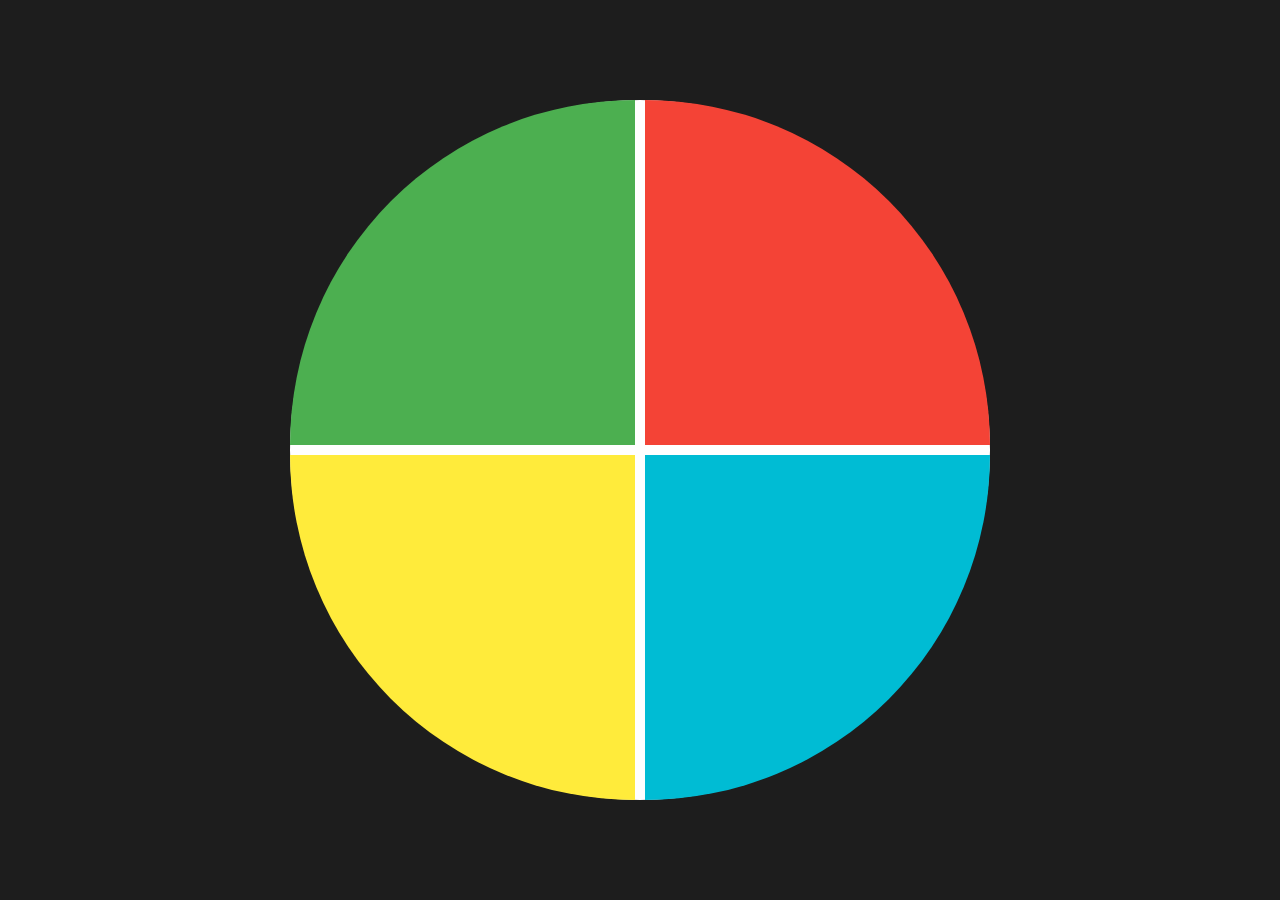
==== genius-jogo-memoria/index.html @ 5f7533db "Upload genius-jogo-memoria" ====
<!DOCTYPE html>
<html lang="pt-br">

<head>
    <meta charset="UTF-8">
    <meta http-equiv="X-UA-Compatible" content="IE=edge">
    <meta name="viewport" content="width=device-width, initial-scale=1.0">
    <link rel="stylesheet" href="css/index.css">
    <title>Genius - Jogo da Memória</title>
</head>

<body>
    <div class="principal">
        <div class="genius">
            <div class="azul"></div>
            <div class="amarelo"></div>
            <div class="vermelho"></div>
            <div class="verde"></div>
        </div>
    </div>
</body>
<script src="./script/index.js"></script>

</html>
---- genius-jogo-memoria/css/index.css ----
body {
    margin: 0;
    background-color: #1d1d1d;
}

.principal{
    width: 100vw;
    height: 100vh;
    display: flex;
    justify-content: center;
    align-items: center;
}

.genius {
    display:grid;
    grid-template-areas:
    'verde          vermelho'
    'amarelo        azul';
    grid-gap: 10px;
    background-color: #fff;
    border-radius: 100%;
    width: 700px;
    height: 700px;
}

.azul {
    grid-area: azul;
    background-color: #00bcd4;
    border-bottom-right-radius: 100%;
}

.vermelho {
    grid-area: vermelho;
    background-color: #f44336;
    border-top-right-radius: 100%;
}

.amarelo {
    grid-area: amarelo;
    background-color: #ffeb3b;
    border-bottom-left-radius: 100%;
}

.verde {
    grid-area: verde;
    background-color: #4caf50;
    border-top-left-radius: 100%;
}

.selecionada {
    opacity: 0.75;
}
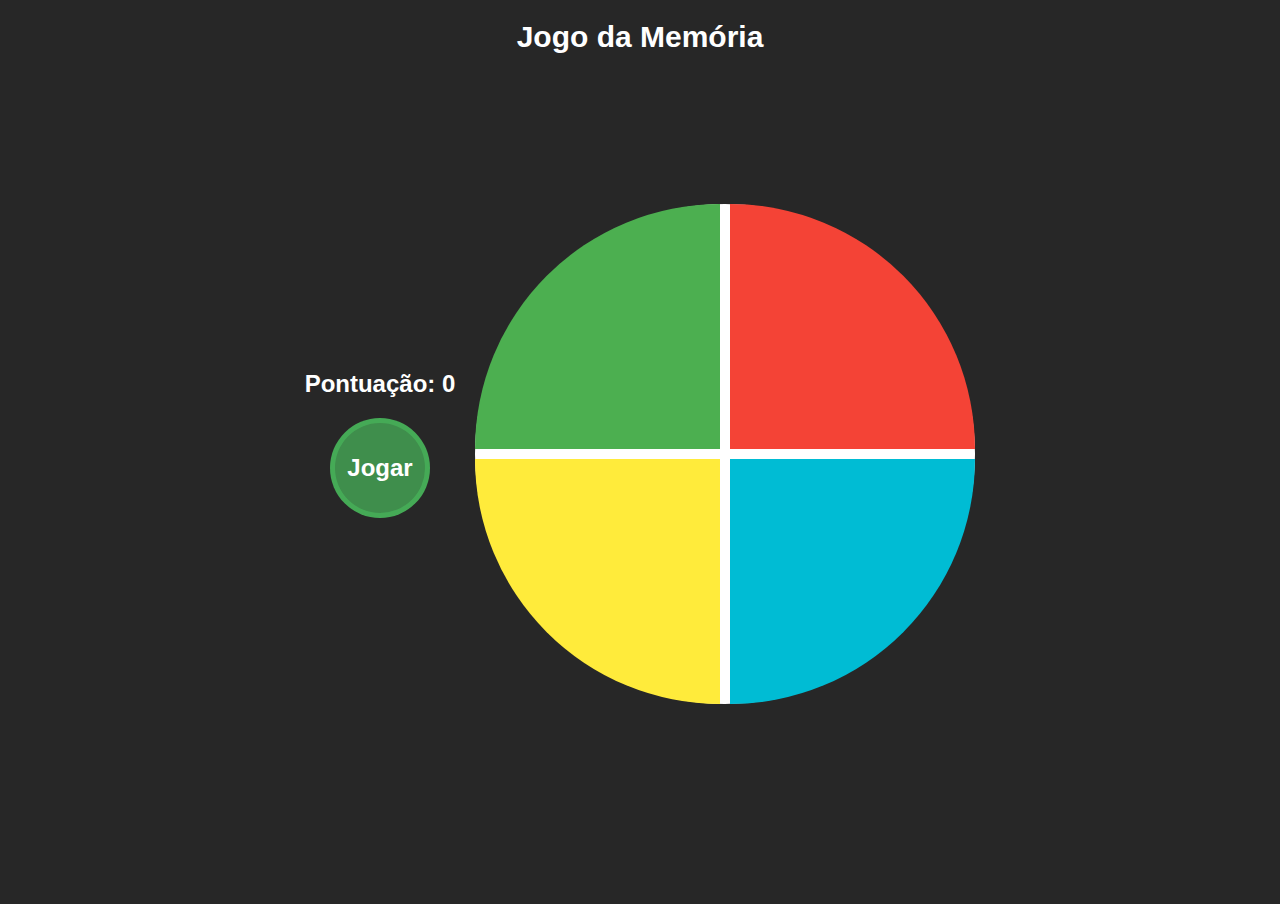
==== commit d50423f3: "Inclusão de placar, botão de jogar novamente e ajuste na função de começar o jogo." ====
--- a/genius-jogo-memoria/index.html
+++ b/genius-jogo-memoria/index.html
@@ -6,11 +6,17 @@
     <meta http-equiv="X-UA-Compatible" content="IE=edge">
     <meta name="viewport" content="width=device-width, initial-scale=1.0">
     <link rel="stylesheet" href="css/index.css">
-    <title>Genius - Jogo da Memória</title>
+    <title>Jogo da Memória</title>
 </head>
 
 <body>
+    <h1>Jogo da Memória</h1>
     <div class="principal">
+        <div class="pontuacao">
+            <div class="placar">Pontuação: <span class="score">0</span></div>
+                <div class="placar-pontos"></div>
+            <button class="btnJogar" onclick="comecarJogo()">Jogar</button>
+        </div>
         <div class="genius">
             <div class="azul"></div>
             <div class="amarelo"></div>
--- a/genius-jogo-memoria/css/index.css
+++ b/genius-jogo-memoria/css/index.css
@@ -1,12 +1,14 @@
 body {
     margin: 0;
-    background-color: #1d1d1d;
+    background-color: #272727;
 }
 
 .principal{
     width: 100vw;
     height: 100vh;
     display: flex;
+    flex-direction: row;
+    gap: 20px;
     justify-content: center;
     align-items: center;
 }
@@ -19,8 +21,8 @@
     grid-gap: 10px;
     background-color: #fff;
     border-radius: 100%;
-    width: 700px;
-    height: 700px;
+    width: 500px;
+    height: 500px;
 }
 
 .azul {
@@ -47,6 +49,53 @@
     border-top-left-radius: 100%;
 }
 
-.selecionada {
-    opacity: 0.75;
+.selected {
+    opacity: 0.25;
+    transition: .5s ease-out;
+}
+
+.pontuacao {
+    text-align: center;
+    font-size: 24px;
+    font-weight: bold;
+    display: absolute;
+    color: #fff;
+    font-family: 'Segoe UI', Tahoma, Geneva, Verdana, sans-serif;
+}
+
+.placar {
+    text-align: center;
+    font-size: 24px;
+}
+h1 {
+    font-size: 30px;
+    text-align: center;
+    font-weight: bold;
+    color: #fff;
+    font-family: 'Segoe UI', Tahoma, Geneva, Verdana, sans-serif;
+    margin-bottom: -50px;
+}
+
+p {
+    font-size: 18px;
+    text-align: center;
+}
+
+button {
+    margin: 20px;
+    background-color: #4ecf649c;
+    border: 5px solid #4ecf6473;
+    border-radius: 100%;
+    width: 100px;
+    height: 100px;
+    color: #fff;
+    font-weight: bold;
+    font-size: 24px;
+    transition: .3s ease-out;
+}
+
+button:hover {
+    background-color: #4ecf6473;
+    cursor: pointer;
+    transform: scale(1.05);
 }